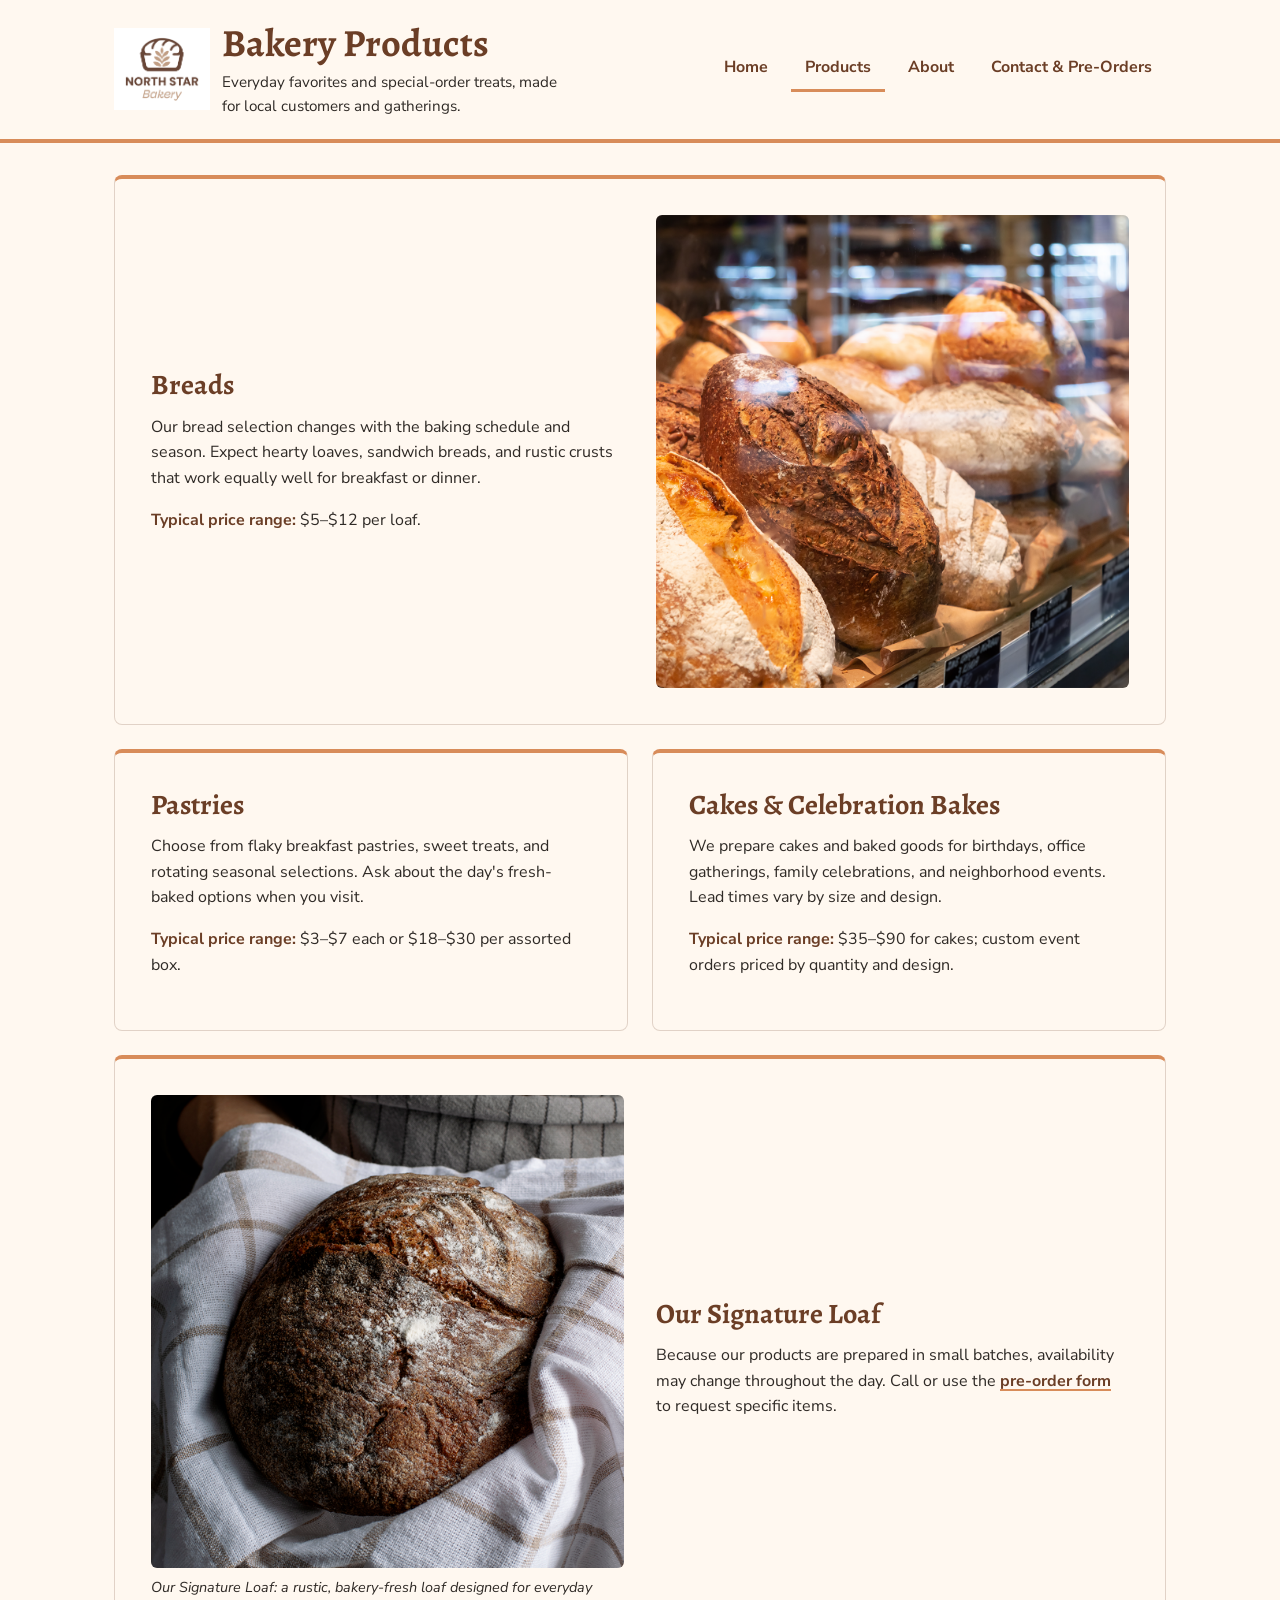
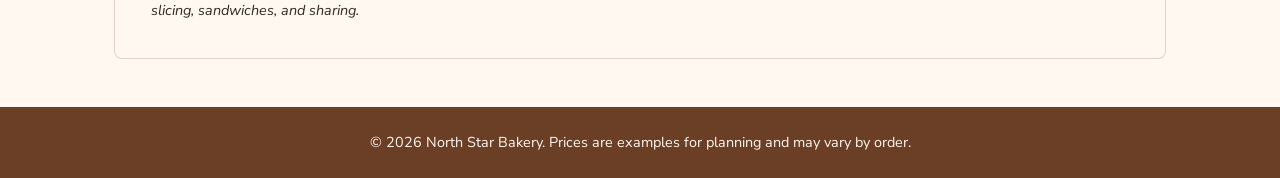
==== products.html @ f8ab737c "Add files via upload" ====
<!DOCTYPE html>
<html lang="en">
<head>
  <meta charset="UTF-8">
  <meta name="viewport" content="width=device-width, initial-scale=1.0">
  <title>Products | North Star Bakery</title>
  <link rel="stylesheet" href="css/styles.css">
</head>
<body>
  <header class="site-header">
    <div class="header-inner">
      <div class="brand">
        <img class="logo" src="media/bakery-logo_c.png" alt="North Star Bakery logo">
        <div>
          <h1>Bakery Products</h1>
          <p class="tagline">Everyday favorites and special-order treats, made for local customers and gatherings.</p>
        </div>
      </div>

      <nav aria-label="Main navigation">
        <ul class="nav-list">
          <li><a href="index.html">Home</a></li>
          <li><a href="products.html" class="current" aria-current="page">Products</a></li>
          <li><a href="about.html">About</a></li>
          <li><a href="contact.html">Contact &amp; Pre-Orders</a></li>
        </ul>
      </nav>
    </div>
  </header>

  <main>
    <section class="split">
      <div>
        <h2>Breads</h2>
        <p>Our bread selection changes with the baking schedule and season. Expect hearty loaves, sandwich breads, and rustic crusts that work equally well for breakfast or dinner.</p>
        <p><strong>Typical price range:</strong> $5&ndash;$12 per loaf.</p>
      </div>
      <img src="media/bakery-bread_c.png" alt="Freshly baked artisan breads with golden crusts">
    </section>

    <section class="half">
      <h2>Pastries</h2>
      <p>Choose from flaky breakfast pastries, sweet treats, and rotating seasonal selections. Ask about the day's fresh-baked options when you visit.</p>
      <p><strong>Typical price range:</strong> $3&ndash;$7 each or $18&ndash;$30 per assorted box.</p>
    </section>

    <section class="half">
      <h2>Cakes &amp; Celebration Bakes</h2>
      <p>We prepare cakes and baked goods for birthdays, office gatherings, family celebrations, and neighborhood events. Lead times vary by size and design.</p>
      <p><strong>Typical price range:</strong> $35&ndash;$90 for cakes; custom event orders priced by quantity and design.</p>
    </section>

    <section class="split">
      <figure>
        <img src="media/bakery-signature-loaf_c.png" alt="North Star Bakery signature loaf with a deeply browned crust and scored top">
        <figcaption>Our Signature Loaf: a rustic, bakery-fresh loaf designed for everyday slicing, sandwiches, and sharing.</figcaption>
      </figure>
      <div>
        <h2>Our Signature Loaf</h2>
        <p>Because our products are prepared in small batches, availability may change throughout the day. Call or use the <a href="contact.html">pre-order form</a> to request specific items.</p>
      </div>
    </section>
  </main>

  <footer>
    <p>&copy; 2026 North Star Bakery. Prices are examples for planning and may vary by order.</p>
  </footer>
</body>
</html>
---- css/styles.css ----
/* =========================================================
   North Star Bakery - Main Stylesheet
   Touchstone 3: Visual Design and Responsive Layout

   Approach: mobile-first. The base styles below are written
   for small screens. Media queries at the bottom of the file
   adjust the layout for tablets (768px+) and desktops (1024px+).

   COLOR PALETTE (4 colors)
     Cream     #FFF8F0  - page background, text on brown
     Brown     #6B3E26  - headings, nav, buttons, footer
     Peach     #D88C5A  - accent borders, hover, focus (never used for text)
     Charcoal  #2F2A26  - body text

   FONTS (2 families)
     Alegreya     - headings (warm, handmade serif)
     Nunito Sans  - body text, nav, and form controls
   ========================================================= */

@import url("https://fonts.googleapis.com/css2?family=Alegreya:wght@500;700&family=Nunito+Sans:wght@400;700&display=swap");

/* ---------- 1. Base / Reset ---------- */

* {
  box-sizing: border-box;
}

body {
  margin: 0;
  background-color: #FFF8F0;
  color: #2F2A26;
  font-family: "Nunito Sans", Arial, sans-serif;
  font-size: 1rem;
  line-height: 1.6;
}

/* Images and video never overflow their container */
img,
video {
  display: block;
  max-width: 100%;
  height: auto;
}

/* ---------- 2. Typography ---------- */

h1,
h2,
h3,
legend {
  font-family: "Alegreya", Georgia, serif;
  color: #6B3E26;
  line-height: 1.2;
}

h1 {
  font-size: 1.6rem;
  font-weight: 700;
  margin: 0;
}

h2 {
  font-size: 1.5rem;
  font-weight: 700;
  margin: 0 0 0.75rem;
}

h3 {
  font-size: 1.2rem;
  font-weight: 700;
  margin: 0 0 0.5rem;
}

p {
  margin: 0 0 1rem;
  max-width: 65ch; /* keeps lines a comfortable reading length */
}

strong {
  color: #6B3E26;
}

/* Text links inside page content */
main a {
  color: #6B3E26;
  font-weight: 700;
  text-decoration-color: #D88C5A;
  text-decoration-thickness: 2px;
  text-underline-offset: 3px;
}

main a:hover {
  text-decoration-color: #6B3E26;
}

/* Visible keyboard focus on every interactive element */
a:focus-visible,
button:focus-visible,
input:focus-visible,
select:focus-visible,
textarea:focus-visible {
  outline: 3px solid #D88C5A;
  outline-offset: 2px;
}

/* ---------- 3. Header and Navigation ---------- */

.site-header {
  border-bottom: 4px solid #D88C5A;
  padding: 1.25rem 0;
}

/* Flexbox: stacks the brand and nav on mobile */
.header-inner {
  display: flex;
  flex-direction: column;
  align-items: center;
  gap: 1rem;
  max-width: 1100px;
  margin: 0 auto;
  padding: 0 1rem; /* matches main so edges line up */
}

/* Flexbox: logo sits beside the bakery name */
.brand {
  display: flex;
  align-items: center;
  gap: 0.75rem;
}

.logo {
  width: 64px;
  flex-shrink: 0;
}

.tagline {
  margin: 0.25rem 0 0;
  font-size: 0.95rem;
}

/* Flexbox: nav links wrap onto two rows on small phones */
.nav-list {
  display: flex;
  flex-wrap: wrap;
  justify-content: center;
  gap: 0.5rem;
  list-style: none;
  margin: 0;
  padding: 0;
}

.nav-list a {
  display: block;
  padding: 0.5rem 0.9rem;
  border-bottom: 3px solid transparent;
  color: #6B3E26;
  font-weight: 700;
  text-decoration: none;
}

.nav-list a:hover {
  background-color: #6B3E26;
  color: #FFF8F0;
}

/* Marks the page the visitor is currently on */
.nav-list a.current {
  border-bottom-color: #D88C5A;
}

/* ---------- 4. Main Layout ---------- */

/* Flexbox: main content is a single column on mobile */
main {
  display: flex;
  flex-direction: column;
  gap: 1.25rem;
  max-width: 1100px;
  margin: 0 auto;
  padding: 1.25rem 1rem 2rem;
}

/* Every section is a "card" with the same look on all pages */
main section {
  min-width: 0; /* stops wide content from stretching a flex item */
  padding: 1.25rem;
  border: 1px solid rgba(107, 62, 38, 0.2);
  border-top: 4px solid #D88C5A;
  border-radius: 8px;
}

/* Content images get soft corners */
main img {
  border-radius: 6px;
}

/* Text + image sections (stacked on mobile) */
.split {
  display: flex;
  flex-direction: column;
  gap: 1rem;
}

.split p:last-child {
  margin-bottom: 0;
}

/* Lists inside sections */
main ul {
  margin: 0;
  padding-left: 1.25rem;
}

main li {
  margin-bottom: 0.5rem;
}

/* Hours of operation */
.hours p {
  margin-bottom: 0.4rem;
}

/* Figure and caption on the Products page */
figure {
  margin: 0;
}

figcaption {
  margin-top: 0.5rem;
  font-size: 0.9rem;
  font-style: italic;
}

/* Video and audio */
video {
  margin: 0 0 1rem;
  border-radius: 6px;
}

audio {
  width: 100%;
  margin-bottom: 1rem;
}

/* Team cards on the About page (stacked on mobile) */
.team-grid {
  display: flex;
  flex-direction: column;
  gap: 1rem;
}

.team-grid article {
  flex: 1;
  padding: 1rem;
  border-left: 4px solid #D88C5A;
  background-color: rgba(216, 140, 90, 0.1);
  border-radius: 0 6px 6px 0;
}

.team-grid article p {
  margin-bottom: 0;
}

/* Address block on the Contact page */
address {
  margin: 1rem 0;
  font-style: normal;
  line-height: 1.5;
}

/* ---------- 5. Forms ---------- */

fieldset {
  margin: 0 0 1.25rem;
  padding: 1rem;
  border: 2px solid #D88C5A;
  border-radius: 8px;
}

legend {
  padding: 0 0.5rem;
  font-size: 1.2rem;
  font-weight: 700;
}

form p {
  margin-bottom: 1rem;
  max-width: none;
}

label {
  display: block;
  margin-bottom: 0.3rem;
  font-weight: 700;
}

input,
select,
textarea {
  width: 100%;
  padding: 0.65rem;
  border: 1.5px solid rgba(47, 42, 38, 0.5);
  border-radius: 6px;
  background-color: #FFF8F0;
  color: #2F2A26;
  font-family: inherit;
  font-size: 1rem;
}

input:focus,
select:focus,
textarea:focus {
  border-color: #6B3E26;
}

/* Flexbox: buttons sit side by side and share the width */
.form-actions {
  display: flex;
  flex-wrap: wrap;
  gap: 0.75rem;
}

button {
  flex: 1 1 auto;
  padding: 0.75rem 1.5rem;
  border: 2px solid #6B3E26;
  border-radius: 6px;
  background-color: #6B3E26;
  color: #FFF8F0;
  font-family: inherit;
  font-size: 1rem;
  font-weight: 700;
  cursor: pointer;
}

button:hover {
  background-color: #D88C5A;
  border-color: #D88C5A;
  color: #2F2A26;
}

/* The reset button is styled as a secondary action */
button[type="reset"] {
  background-color: transparent;
  color: #6B3E26;
}

button[type="reset"]:hover {
  background-color: #D88C5A;
  color: #2F2A26;
}

/* ---------- 6. Footer ---------- */

footer {
  padding: 1.5rem 1rem;
  background-color: #6B3E26;
  color: #FFF8F0;
  text-align: center;
}

footer p {
  margin: 0 auto;
  font-size: 0.9rem;
}

/* =========================================================
   MEDIA QUERY 1: Tablets and small laptops (768px and up)
   ========================================================= */
@media (min-width: 768px) {

  .header-inner {
    padding: 0 1.5rem;
  }

  h1 {
    font-size: 2rem;
  }

  .logo {
    width: 80px;
  }

  /* Nav links fit on one line now */
  .nav-list {
    flex-wrap: nowrap;
  }

  /* Main: sections can now sit side by side */
  main {
    flex-direction: row;
    flex-wrap: wrap;
    gap: 1.5rem;
    padding: 2rem 1.5rem 3rem;
  }

  main section {
    flex: 1 1 100%;
    padding: 1.75rem;
  }

  /* Two sections share one row */
  main section.half {
    flex: 1 1 calc(50% - 0.75rem);
  }

  /* Text and image sit next to each other */
  .split {
    flex-direction: row;
    align-items: center;
    gap: 2rem;
  }

  .split > * {
    flex: 1 1 0;
    min-width: 0; /* lets large images shrink to fit their half */
  }

  /* Team cards line up in a row */
  .team-grid {
    flex-direction: row;
  }

  h2 {
    font-size: 1.75rem;
  }
}

/* =========================================================
   MEDIA QUERY 2: Desktops (1024px and up)
   ========================================================= */
@media (min-width: 1024px) {

  h1 {
    font-size: 2.4rem;
  }

  .logo {
    width: 96px;
  }

  /* Header: brand on the left, navigation on the right */
  .header-inner {
    flex-direction: row;
    justify-content: space-between;
  }

  .tagline {
    max-width: 38ch;
  }

  /* The nav keeps its width; the brand text wraps instead */
  .site-header nav {
    flex-shrink: 0;
  }

  main section {
    padding: 2.25rem;
  }

  /* Contact page: form takes 2/3, visit info takes 1/3 */
  main section.main-col {
    flex: 2 1 0;
  }

  main section.side-col {
    flex: 1 1 0;
  }
}
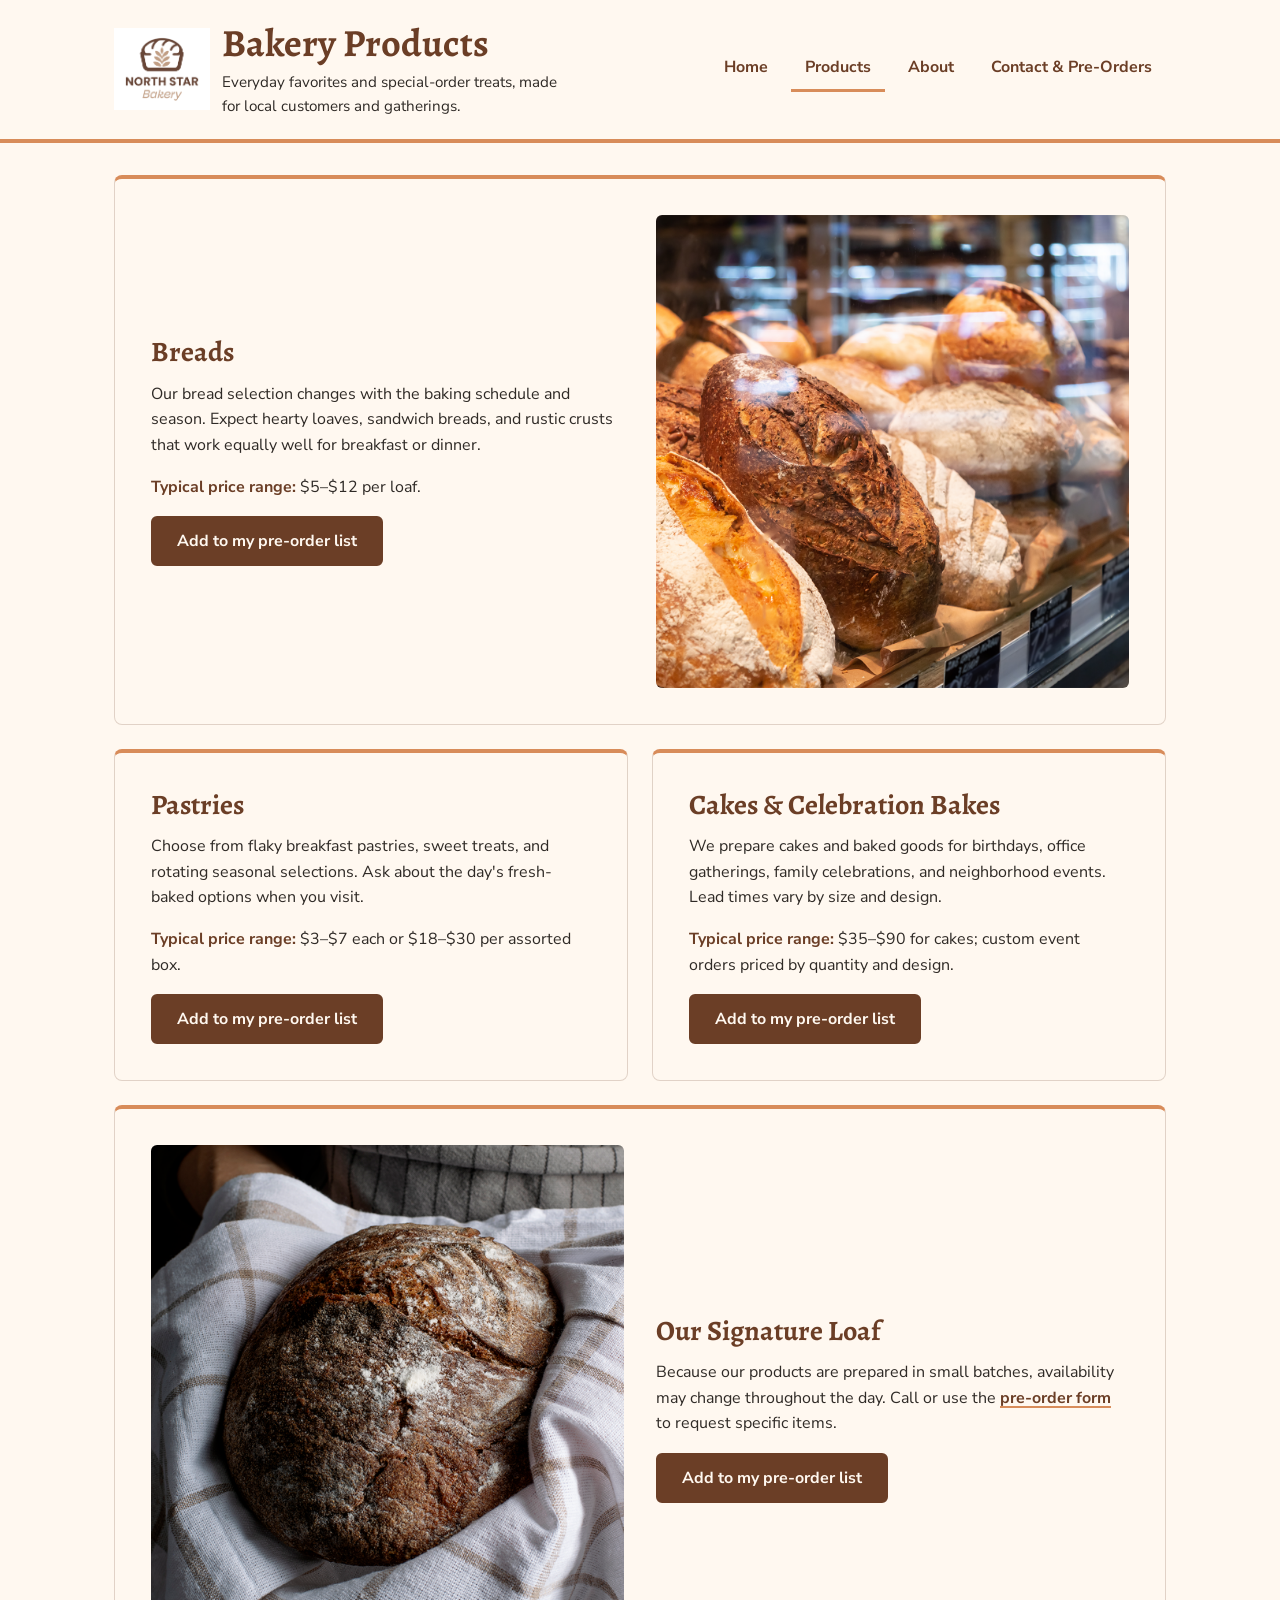
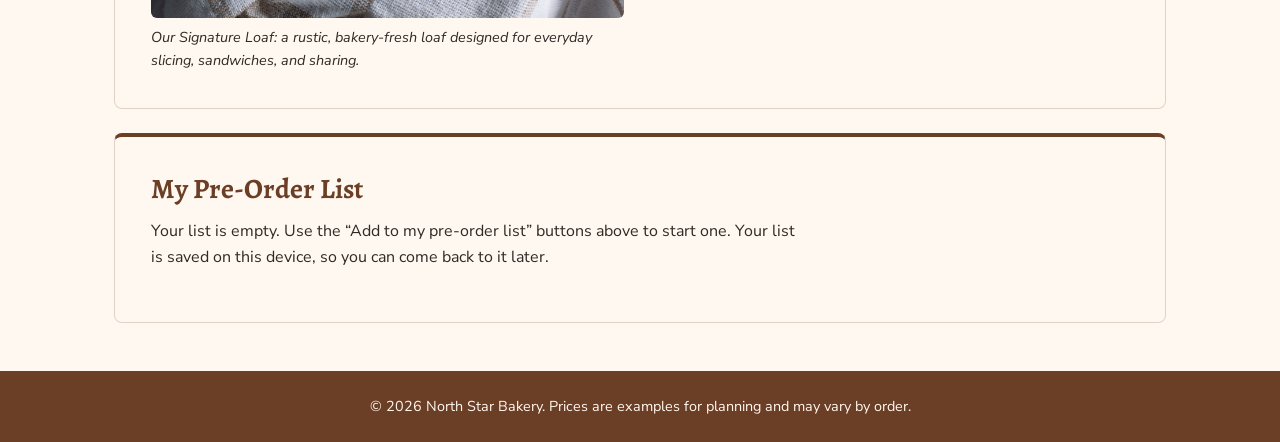
==== commit c8505d8d: "Add files via upload" ====
--- a/products.html
+++ b/products.html
@@ -5,6 +5,7 @@
   <meta name="viewport" content="width=device-width, initial-scale=1.0">
   <title>Products | North Star Bakery</title>
   <link rel="stylesheet" href="css/styles.css">
+  <script src="js/script.js" defer></script>
 </head>
 <body>
   <header class="site-header">
@@ -34,6 +35,10 @@
         <h2>Breads</h2>
         <p>Our bread selection changes with the baking schedule and season. Expect hearty loaves, sandwich breads, and rustic crusts that work equally well for breakfast or dinner.</p>
         <p><strong>Typical price range:</strong> $5&ndash;$12 per loaf.</p>
+        <div class="product-actions">
+          <button type="button" class="add-btn" data-product-id="artisan-loaf">Add to my pre-order list</button>
+          <p class="add-status" aria-live="polite"></p>
+        </div>
       </div>
       <img src="media/bakery-bread_c.png" alt="Freshly baked artisan breads with golden crusts">
     </section>
@@ -42,12 +47,20 @@
       <h2>Pastries</h2>
       <p>Choose from flaky breakfast pastries, sweet treats, and rotating seasonal selections. Ask about the day's fresh-baked options when you visit.</p>
       <p><strong>Typical price range:</strong> $3&ndash;$7 each or $18&ndash;$30 per assorted box.</p>
+      <div class="product-actions">
+        <button type="button" class="add-btn" data-product-id="pastry-box">Add to my pre-order list</button>
+        <p class="add-status" aria-live="polite"></p>
+      </div>
     </section>
 
     <section class="half">
       <h2>Cakes &amp; Celebration Bakes</h2>
       <p>We prepare cakes and baked goods for birthdays, office gatherings, family celebrations, and neighborhood events. Lead times vary by size and design.</p>
       <p><strong>Typical price range:</strong> $35&ndash;$90 for cakes; custom event orders priced by quantity and design.</p>
+      <div class="product-actions">
+        <button type="button" class="add-btn" data-product-id="celebration-cake">Add to my pre-order list</button>
+        <p class="add-status" aria-live="polite"></p>
+      </div>
     </section>
 
     <section class="split">
@@ -58,6 +71,19 @@
       <div>
         <h2>Our Signature Loaf</h2>
         <p>Because our products are prepared in small batches, availability may change throughout the day. Call or use the <a href="contact.html">pre-order form</a> to request specific items.</p>
+        <div class="product-actions">
+          <button type="button" class="add-btn" data-product-id="signature-loaf">Add to my pre-order list</button>
+          <p class="add-status" aria-live="polite"></p>
+        </div>
+      </div>
+    </section>
+    <section id="my-list" class="preorder-panel">
+      <h2>My Pre-Order List</h2>
+      <p id="list-empty">Your list is empty. Use the &ldquo;Add to my pre-order list&rdquo; buttons above to start one. Your list is saved on this device, so you can come back to it later.</p>
+      <ul id="preorder-items" class="preorder-items"></ul>
+      <div id="list-actions" class="list-actions" hidden>
+        <a class="button-link" href="contact.html">Continue to the pre-order form</a>
+        <button type="button" id="clear-list" class="secondary-btn">Clear list</button>
       </div>
     </section>
   </main>
--- a/css/styles.css
+++ b/css/styles.css
@@ -364,6 +364,209 @@
   font-size: 0.9rem;
 }
 
+
+/* ---------- 7. Pre-Order List (Touchstone 4) ---------- */
+
+/* Elements hidden by JavaScript stay hidden even if they use flex */
+[hidden] {
+  display: none !important;
+}
+
+.product-actions {
+  margin-top: 0.5rem;
+}
+
+/* "Add" buttons don't stretch to fill their row */
+.add-btn {
+  flex: none;
+}
+
+.add-btn:disabled {
+  opacity: 0.6;
+  cursor: not-allowed;
+}
+
+.add-status {
+  margin: 0.5rem 0 0;
+  font-size: 0.9rem;
+  font-weight: 700;
+  color: #6B3E26;
+}
+
+.add-status:empty {
+  display: none;
+}
+
+/* The list panel gets a thicker brown top border so it stands out */
+.preorder-panel {
+  border-top-color: #6B3E26;
+}
+
+.preorder-items {
+  list-style: none;
+  margin: 0 0 1rem;
+  padding: 0;
+}
+
+/* Flexbox: each list row stacks on mobile */
+.preorder-items li {
+  display: flex;
+  flex-direction: column;
+  gap: 0.5rem;
+  margin: 0;
+  padding: 0.75rem 0;
+  border-bottom: 1px solid rgba(107, 62, 38, 0.2);
+}
+
+.item-info {
+  display: flex;
+  flex-direction: column;
+}
+
+.item-info span {
+  font-size: 0.9rem;
+}
+
+.item-controls {
+  display: flex;
+  align-items: center;
+  gap: 0.5rem;
+}
+
+.qty-btn {
+  flex: none;
+  width: 2.5rem;
+  height: 2.5rem;
+  padding: 0;
+  font-size: 1.25rem;
+  line-height: 1;
+}
+
+.qty-btn:disabled {
+  opacity: 0.5;
+  cursor: not-allowed;
+}
+
+.qty {
+  min-width: 2ch;
+  font-weight: 700;
+  text-align: center;
+}
+
+/* Secondary buttons: outlined instead of filled */
+.secondary-btn,
+.remove-btn {
+  flex: none;
+  background-color: transparent;
+  color: #6B3E26;
+}
+
+.remove-btn {
+  margin-left: auto;
+  padding: 0.5rem 1rem;
+}
+
+.list-actions {
+  display: flex;
+  flex-wrap: wrap;
+  gap: 0.75rem;
+}
+
+/* A link that looks like the main button */
+.button-link {
+  display: inline-block;
+  padding: 0.75rem 1.5rem;
+  border: 2px solid #6B3E26;
+  border-radius: 6px;
+  background-color: #6B3E26;
+  color: #FFF8F0;
+  font-weight: 700;
+  text-decoration: none;
+}
+
+main a.button-link {
+  color: #FFF8F0;
+  text-decoration: none;
+}
+
+main a.button-link:hover {
+  background-color: #D88C5A;
+  border-color: #D88C5A;
+  color: #2F2A26;
+}
+
+/* Saved list shown above the contact form */
+.preorder-summary {
+  margin-bottom: 1.25rem;
+  padding: 1rem;
+  border-left: 4px solid #D88C5A;
+  background-color: rgba(216, 140, 90, 0.1);
+  border-radius: 0 6px 6px 0;
+}
+
+.preorder-summary ul {
+  margin-bottom: 0.75rem;
+}
+
+/* ---------- 8. Form Validation Feedback (Touchstone 4) ---------- */
+
+.field-hint,
+.char-count {
+  display: block;
+  margin-top: 0.3rem;
+  font-size: 0.85rem;
+}
+
+.field-hint {
+  margin: 0 0 0.3rem;
+}
+
+/* Invalid fields: thicker brown border and a peach tint */
+input.invalid,
+select.invalid,
+textarea.invalid {
+  border: 2px solid #6B3E26;
+  background-color: rgba(216, 140, 90, 0.15);
+}
+
+/* Error text sits directly under its field */
+.error-message {
+  display: block;
+  margin-top: 0.35rem;
+  color: #6B3E26;
+  font-size: 0.9rem;
+  font-weight: 700;
+}
+
+.error-message:empty {
+  display: none;
+}
+
+/* A warning symbol so errors don't rely on color alone */
+.error-message::before {
+  content: "⚠ ";
+}
+
+/* Message at the top of the form after Send Request */
+.form-status {
+  margin: 0 0 1.25rem;
+  padding: 0.75rem 1rem;
+  border-radius: 6px;
+  font-weight: 700;
+  max-width: none;
+}
+
+.form-status.error {
+  border: 2px solid #6B3E26;
+  background-color: rgba(216, 140, 90, 0.15);
+}
+
+.form-status.success {
+  border: 2px solid #D88C5A;
+  background-color: #6B3E26;
+  color: #FFF8F0;
+}
+
 /* =========================================================
    MEDIA QUERY 1: Tablets and small laptops (768px and up)
    ========================================================= */
@@ -421,6 +624,17 @@
     flex-direction: row;
   }
 
+  /* Pre-order list rows: name on the left, controls on the right */
+  .preorder-items li {
+    flex-direction: row;
+    justify-content: space-between;
+    align-items: center;
+  }
+
+  .remove-btn {
+    margin-left: 0.5rem;
+  }
+
   h2 {
     font-size: 1.75rem;
   }
